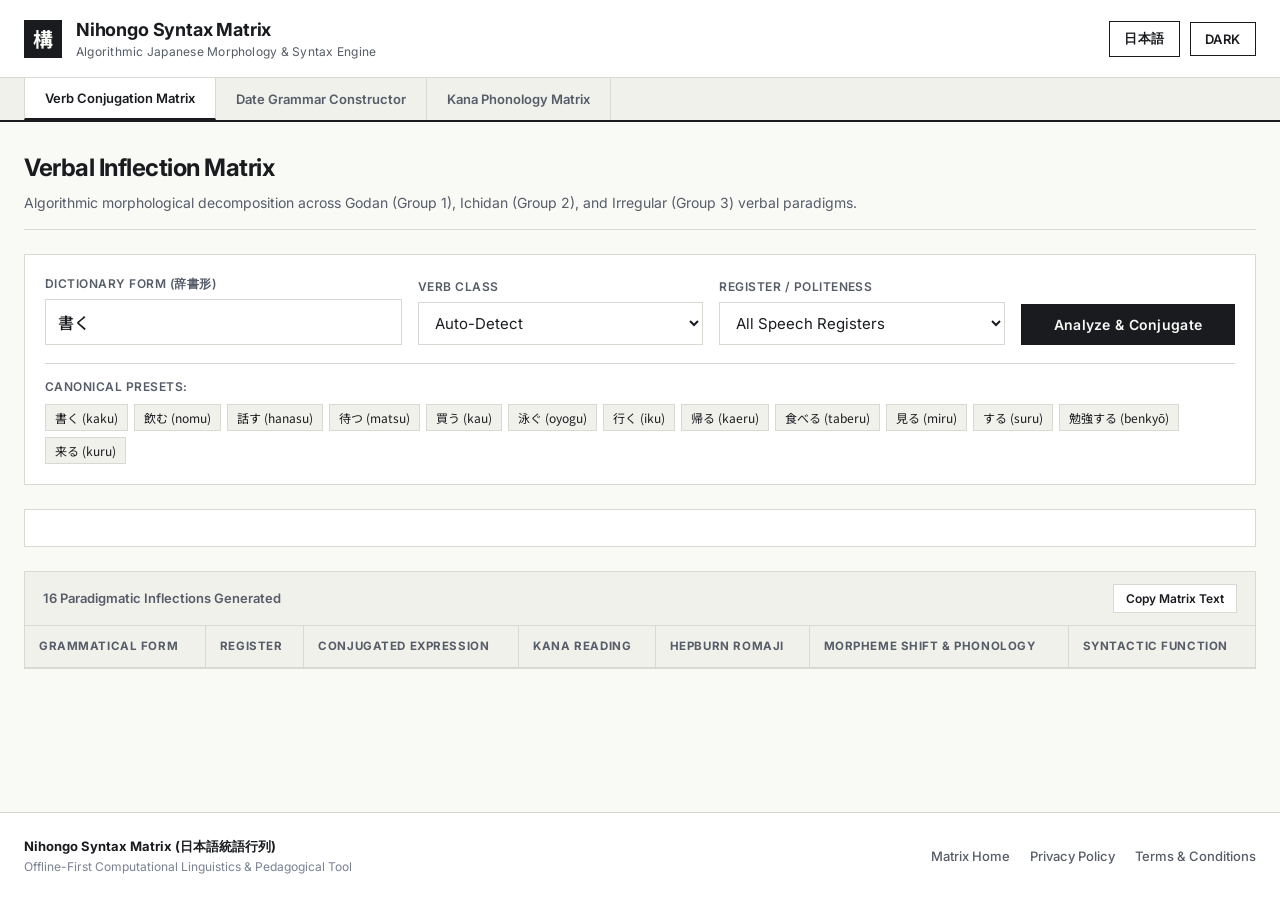
==== index.html @ 92b3a344 "feat: implement rectilinear CSS grid and base UI shell" ====
<!DOCTYPE html>
<html lang="en" data-theme="light">
<head>
  <meta charset="UTF-8">
  <meta name="viewport" content="width=device-width, initial-scale=1.0">
  <meta name="description" content="Nihongo Syntax Matrix: An offline-first algorithmic Japanese verb conjugator, morphological analyzer, and date grammar system.">
  <title>Nihongo Syntax Matrix | 日本語統語行列</title>
  <link rel="icon" type="image/svg+xml" href="data:image/svg+xml,%3Csvg xmlns='http://www.w3.org/2000/svg' viewBox='0 0 32 32'%3E%3Crect width='32' height='32' fill='%23191B1F'/%3E%3Ctext x='16' y='23' font-family='Noto Sans JP, sans-serif' font-size='18' font-weight='700' fill='%23F9F9F6' text-anchor='middle'%3E構%3C/text%3E%3C/svg%3E">
  <link rel="preconnect" href="https://fonts.googleapis.com">
  <link rel="preconnect" href="https://fonts.gstatic.com" crossorigin>
  <link href="https://fonts.googleapis.com/css2?family=Inter:wght@400;500;600;700&family=Noto+Sans+JP:wght@400;500;700&display=swap" rel="stylesheet">
  <link rel="stylesheet" href="style.css">
</head>
<body>
  <header class="app-header">
    <div class="header-inner">
      <div class="brand">
        <span class="brand-glyph">構</span>
        <div class="brand-text">
          <h1 class="brand-title" data-i18n="app_title">Nihongo Syntax Matrix</h1>
          <span class="brand-subtitle" data-i18n="app_subtitle">Algorithmic Japanese Morphology &amp; Syntax Engine</span>
        </div>
      </div>
      <nav class="nav-controls">
        <button id="lang-toggle" class="lang-toggle" type="button" aria-label="Toggle language">日本語</button>
        <button id="theme-toggle" class="theme-toggle" type="button" aria-label="Toggle theme">DARK</button>
      </nav>
    </div>
    <div class="sub-nav">
      <div class="tab-list" role="tablist">
        <button class="tab-btn active" data-tab="verb" role="tab" aria-selected="true" data-i18n="tab_verbs">Verb Conjugation Matrix</button>
        <button class="tab-btn" data-tab="date" role="tab" aria-selected="false" data-i18n="tab_dates">Date Grammar Constructor</button>
        <button class="tab-btn" data-tab="kana" role="tab" aria-selected="false" data-i18n="tab_kana">Kana Phonology Matrix</button>
      </div>
    </div>
  </header>

  <main class="app-main">
    <!-- Verb Conjugation Matrix Section -->
    <section id="section-verb" class="view-panel active" role="tabpanel">
      <div class="panel-header">
        <div class="panel-heading">
          <h2 data-i18n="verb_heading">Verbal Inflection Matrix</h2>
          <p class="panel-desc" data-i18n="verb_desc">Algorithmic morphological decomposition across Godan (Group 1), Ichidan (Group 2), and Irregular (Group 3) verbal paradigms.</p>
        </div>
      </div>

      <div class="control-box">
        <form id="verb-form" class="verb-form" onsubmit="return false;">
          <div class="form-group verb-field">
            <label for="verb-input" data-i18n="label_verb_input">Dictionary Form (辞書形)</label>
            <input type="text" id="verb-input" class="verb-input" placeholder="e.g., 書く, 食べる, 行く, くる..." value="書く" autocomplete="off" spellcheck="false">
          </div>

          <div class="form-group group-field">
            <label for="group-select" data-i18n="label_group_select">Verb Class</label>
            <select id="group-select" class="group-select">
              <option value="auto" data-i18n="opt_auto">Auto-Detect</option>
              <option value="godan" data-i18n="opt_godan">Group 1: Godan (五段動詞)</option>
              <option value="ichidan" data-i18n="opt_ichidan">Group 2: Ichidan (一段動詞)</option>
              <option value="irregular-suru" data-i18n="opt_suru">Group 3: Irregular する (サ変動詞)</option>
              <option value="irregular-kuru" data-i18n="opt_kuru">Group 3: Irregular くる (カ変動詞)</option>
            </select>
          </div>

          <div class="form-group filter-field">
            <label for="filter-select" data-i18n="label_filter_select">Register / Politeness</label>
            <select id="filter-select" class="filter-select">
              <option value="all" data-i18n="opt_filter_all">All Speech Registers</option>
              <option value="plain" data-i18n="opt_filter_plain">Plain Form (常体 / だ・である)</option>
              <option value="polite" data-i18n="opt_filter_polite">Polite Form (敬体 / です・ます)</option>
            </select>
          </div>

          <div class="form-group action-field">
            <label>&nbsp;</label>
            <button id="conjugate-btn" class="conjugate-btn" type="button" data-i18n="btn_conjugate">Analyze &amp; Conjugate</button>
          </div>
        </form>

        <div class="preset-row">
          <span class="preset-label" data-i18n="preset_label">Canonical Presets:</span>
          <div class="preset-buttons">
            <button class="preset-btn" type="button" data-verb="書く" data-group="godan">書く (kaku)</button>
            <button class="preset-btn" type="button" data-verb="飲む" data-group="godan">飲む (nomu)</button>
            <button class="preset-btn" type="button" data-verb="話す" data-group="godan">話す (hanasu)</button>
            <button class="preset-btn" type="button" data-verb="待つ" data-group="godan">待つ (matsu)</button>
            <button class="preset-btn" type="button" data-verb="買う" data-group="godan">買う (kau)</button>
            <button class="preset-btn" type="button" data-verb="泳ぐ" data-group="godan">泳ぐ (oyogu)</button>
            <button class="preset-btn" type="button" data-verb="行く" data-group="godan">行く (iku)</button>
            <button class="preset-btn" type="button" data-verb="帰る" data-group="godan">帰る (kaeru)</button>
            <button class="preset-btn" type="button" data-verb="食べる" data-group="ichidan">食べる (taberu)</button>
            <button class="preset-btn" type="button" data-verb="見る" data-group="ichidan">見る (miru)</button>
            <button class="preset-btn" type="button" data-verb="する" data-group="irregular-suru">する (suru)</button>
            <button class="preset-btn" type="button" data-verb="勉強する" data-group="irregular-suru">勉強する (benkyō)</button>
            <button class="preset-btn" type="button" data-verb="来る" data-group="irregular-kuru">来る (kuru)</button>
          </div>
        </div>
      </div>

      <!-- Morphological Metadata Summary Card -->
      <div id="verb-summary" class="summary-card">
        <!-- Rendered dynamically via JS -->
      </div>

      <!-- Conjugation Matrix Output Grid -->
      <div class="matrix-wrapper">
        <div class="matrix-toolbar">
          <span class="matrix-status" id="matrix-count">16 Paradigmatic Inflections Generated</span>
          <button id="copy-matrix-btn" class="util-btn" type="button" data-i18n="btn_copy_matrix">Copy Matrix Text</button>
        </div>
        <div class="matrix-table-container">
          <table class="matrix-table" id="matrix-table">
            <thead>
              <tr>
                <th data-i18n="th_form">Grammatical Form</th>
                <th data-i18n="th_register">Register</th>
                <th data-i18n="th_conjugated">Conjugated Expression</th>
                <th data-i18n="th_reading">Kana Reading</th>
                <th data-i18n="th_romaji">Hepburn Romaji</th>
                <th data-i18n="th_morpheme">Morpheme Shift &amp; Phonology</th>
                <th data-i18n="th_syntax">Syntactic Function</th>
              </tr>
            </thead>
            <tbody id="matrix-body">
              <!-- Dynamically populated rows -->
            </tbody>
          </table>
        </div>
      </div>
    </section>

    <!-- Date Grammar Constructor Section -->
    <section id="section-date" class="view-panel" role="tabpanel">
      <div class="panel-header">
        <div class="panel-heading">
          <h2 data-i18n="date_heading">Calendar &amp; Temporal Syntax Constructor</h2>
          <p class="panel-desc" data-i18n="date_desc">Structural composition of Japanese date syntax (Year, Month, Day, Weekday), phonological mutations (音便), and particle assignment rules.</p>
        </div>
      </div>

      <div class="control-box">
        <div class="date-controls-grid">
          <div class="form-group">
            <label for="date-picker-input" data-i18n="label_date_picker">Interactive Date Selector</label>
            <input type="date" id="date-picker-input" class="date-picker-input">
          </div>
          <div class="form-group">
            <label for="year-select" data-i18n="label_year_input">Year (西暦年)</label>
            <input type="number" id="year-select" class="year-select" min="1868" max="2100" value="2026">
          </div>
          <div class="form-group">
            <label for="month-select" data-i18n="label_month_input">Month (月)</label>
            <select id="month-select" class="month-select"></select>
          </div>
          <div class="form-group">
            <label for="day-select" data-i18n="label_day_input">Day (日)</label>
            <select id="day-select" class="day-select"></select>
          </div>
          <div class="form-group action-field">
            <label>&nbsp;</label>
            <button id="set-today-btn" class="conjugate-btn" type="button" data-i18n="btn_today">Set to Today</button>
          </div>
        </div>
      </div>

      <!-- Date Syntax Overview Cards -->
      <div class="date-display-grid">
        <div class="date-card primary-card">
          <span class="card-caption" data-i18n="caption_standard_date">Standard Written Format (年月日)</span>
          <div class="date-kanji-large" id="date-kanji-display">2026年10月17日 (土)</div>
          <div class="date-era-line" id="date-era-display">令和8年10月17日 (土曜日)</div>
          <div class="date-kana-line" id="date-kana-display">にせんにじゅうろくねん じゅうがつ じゅうしちにち (どようび)</div>
          <div class="date-romaji-line" id="date-romaji-display">nisen nijūroku-nen jū-gatsu jūshichi-nichi (doyōbi)</div>
        </div>

        <div class="date-card breakdown-card">
          <span class="card-caption" data-i18n="caption_phonology_breakdown">Component Phonological Breakdown</span>
          <div class="breakdown-grid" id="date-breakdown-grid">
            <!-- Dynamically populated components -->
          </div>
        </div>
      </div>

      <!-- Syntactic Rules & Particle Mechanics -->
      <div class="rules-container">
        <h3 class="rules-heading" data-i18n="heading_particle_rules">Syntactic Constraints &amp; Particle Mechanics</h3>
        <div class="rules-grid">
          <div class="rule-box">
            <div class="rule-badge" data-i18n="rule_badge_ni">Temporal Marker に (ni)</div>
            <h4 data-i18n="rule_ni_title">Absolute vs Relative Time Rule</h4>
            <p data-i18n="rule_ni_body">The case particle <strong>に (ni)</strong> marks an absolute, mathematically defined temporal point on the calendar. Conversely, relative temporal nouns (今日, 明日, 来週, 去年) strictly reject に.</p>
            <div class="rule-examples">
              <div class="example-item correct">
                <span class="status-marker">✓</span>
                <span class="example-text" id="sample-ni-valid">2026年10月17日<strong>に</strong>会議があります。</span>
                <span class="example-sub" data-i18n="sub_ni_valid">Grammatically required: Fixed calendar coordinate</span>
              </div>
              <div class="example-item incorrect">
                <span class="status-marker">✕</span>
                <span class="example-text">明日<strong>に</strong>会議があります。 (Unnatural)</span>
                <span class="example-sub" data-i18n="sub_ni_invalid">Syntax violation: Relative deictic noun blocks particle に</span>
              </div>
            </div>
          </div>

          <div class="rule-box">
            <div class="rule-badge" data-i18n="rule_badge_range">Span Markers から / まで</div>
            <h4 data-i18n="rule_range_title">Temporal Boundaries (Source &amp; Goal)</h4>
            <p data-i18n="rule_range_body">The postpositional particles <strong>から (kara)</strong> and <strong>まで (made)</strong> define the initial boundary (ablatival) and terminating boundary (terminative) of an interval.</p>
            <div class="rule-examples">
              <div class="example-item correct">
                <span class="status-marker">✓</span>
                <span class="example-text" id="sample-range">10月10日<strong>から</strong>10月17日<strong>まで</strong>研修を行います。</span>
                <span class="example-sub" data-i18n="sub_range_desc">Bounded interval: From the 10th until the 17th</span>
              </div>
            </div>
          </div>

          <div class="rule-box">
            <div class="rule-badge" data-i18n="rule_badge_counter">Calendar Date vs. Duration Counter</div>
            <h4 data-i18n="rule_counter_title">Point vs Interval Counter Morphology</h4>
            <p data-i18n="rule_counter_body">A calendar date identifies a precise location on the calendar, whereas duration expressions append the counter interval suffix <strong>間 (kan)</strong>.</p>
            <div class="rule-examples">
              <div class="example-item neutral">
                <span class="status-marker">・</span>
                <span class="example-text"><strong>1日</strong> (ついたち / tsuitachi) = 1st day of the month</span>
                <span class="example-sub" data-i18n="sub_counter_point">Point on calendar: Archaic 'tsukitachi' (moon rise)</span>
              </div>
              <div class="example-item neutral">
                <span class="status-marker">・</span>
                <span class="example-text"><strong>1日間</strong> (いちにちかん / ichinichikan) = For one day</span>
                <span class="example-sub" data-i18n="sub_counter_duration">Temporal duration: Sino-Japanese reading + 間 suffix</span>
              </div>
            </div>
          </div>
        </div>

        <!-- Interactive Sentence Synthesizer -->
        <div class="synthesizer-card">
          <div class="synthesizer-header">
            <h4 data-i18n="synthesizer_title">Contextual Sentence Synthesizer</h4>
            <p data-i18n="synthesizer_desc">Generate authentic Japanese sentences integrating the selected date with correct particle case frames.</p>
          </div>
          <div class="synthesizer-controls">
            <label for="predicate-select" data-i18n="label_predicate">Predicate Frame</label>
            <select id="predicate-select" class="predicate-select">
              <option value="meeting" data-i18n="pred_meeting">Point in Time: 会議があります (There is a meeting)</option>
              <option value="travel" data-i18n="pred_travel">Arrival Point: 日本へ行きます (I will go to Japan)</option>
              <option value="exam" data-i18n="pred_exam">Starting Point: 試験が始まります (The exam begins)</option>
              <option value="duration" data-i18n="pred_duration">Duration: 滞在します (I will stay)</option>
              <option value="deadline" data-i18n="pred_deadline">Deadline: レポートを提出します (I will submit the report)</option>
            </select>
          </div>
          <div class="synthesizer-output">
            <div class="synth-sentence" id="synth-sentence-ja">2026年10月17日に会議があります。</div>
            <div class="synth-reading" id="synth-sentence-kana">にせんにじゅうろくねん じゅうがつ じゅうしちにち に かいぎ が あります。</div>
            <div class="synth-gloss" id="synth-sentence-gloss">There is a meeting on October 17, 2026.</div>
          </div>
        </div>
      </div>
    </section>

    <!-- Kana Phonology Matrix Section -->
    <section id="section-kana" class="view-panel" role="tabpanel">
      <div class="panel-header">
        <div class="panel-heading">
          <h2 data-i18n="kana_heading">Gojūon Phonology Matrix &amp; Verb Dan Association</h2>
          <p class="panel-desc" data-i18n="kana_desc">The classical Japanese phonetic grid (五十音図) mapping the five vowel grades (段: a, i, u, e, o) to Godan verbal stem transformations.</p>
        </div>
      </div>

      <div class="kana-layout-grid">
        <div class="kana-explanation-card">
          <h3 data-i18n="kana_explain_title">Structural Connection to Godan Inflection</h3>
          <p data-i18n="kana_explain_p1">In Japanese grammatical pedagogy, <strong>Godan (五段)</strong> literally translates to <em>"five grades"</em> or <em>"five steps"</em>. A Group 1 verb shifts its base consonant across all five vowel rows of the syllabary:</p>
          <ul class="dan-list">
            <li data-i18n="dan_a"><strong>あ段 (a-grade):</strong> Irrealis stem (未然形) used for negative <em>-nai</em>, passive <em>-reru</em>, and causative <em>-seru</em>. (Note: Endings in <em>-u</em> shift to <em>-wa</em>).</li>
            <li data-i18n="dan_i"><strong>い段 (i-grade):</strong> Continuative stem (連用形) used for polite <em>-masu</em>, compound verbs, and noun conversion.</li>
            <li data-i18n="dan_u"><strong>う段 (u-grade):</strong> Terminal / Attributive form (終止形 / 連体形), the standard citation or dictionary form.</li>
            <li data-i18n="dan_e"><strong>え段 (e-grade):</strong> Imperative (命令形) and Hypothetical stem (仮定形) for conditional <em>-ba</em> and potential verbs.</li>
            <li data-i18n="dan_o"><strong>お段 (o-grade):</strong> Volitional stem (意向形) combined with <em>-u</em> (e.g., 書く → 書こう / kakō).</li>
          </ul>
        </div>

        <div class="kana-matrix-card">
          <div class="kana-toolbar">
            <div class="kana-toggle-group">
              <button class="kana-mode-btn active" data-script="hiragana" type="button">平仮名 (Hiragana)</button>
              <button class="kana-mode-btn" data-script="katakana" type="button">片仮名 (Katakana)</button>
            </div>
            <span class="kana-legend" data-i18n="kana_legend">5 Vowel Grades (段) × 10 Consonant Rows (行)</span>
          </div>
          <div class="kana-grid-container" id="kana-grid-container">
            <!-- Dynamically populated 5x10 Gojuon matrix -->
          </div>
        </div>
      </div>
    </section>
  </main>

  <footer class="app-footer">
    <div class="footer-inner">
      <div class="footer-left">
        <span class="footer-title">Nihongo Syntax Matrix (日本語統語行列)</span>
        <span class="footer-sub" data-i18n="footer_sub">Offline-First Computational Linguistics &amp; Pedagogical Tool</span>
      </div>
      <div class="footer-links">
        <a href="index.html" class="footer-link" data-i18n="link_home">Matrix Home</a>
        <a href="privacy.html" class="footer-link" data-i18n="link_privacy">Privacy Policy</a>
        <a href="terms.html" class="footer-link" data-i18n="link_terms">Terms &amp; Conditions</a>
      </div>
    </div>
  </footer>

  <script src="script.js"></script>
</body>
</html>
---- style.css ----
:root {
  --bg: #F9F9F6;
  --surface: #FFFFFF;
  --surface-alt: #F1F1EB;
  --border: #D8D9D2;
  --border-strong: #191B1F;
  --text: #191B1F;
  --text-secondary: #565C68;
  --text-muted: #7A8190;
  --accent: #191B1F;
  --accent-contrast: #F9F9F6;
  --accent-hover: #333842;
  --cell-hover: #ECECE5;
  --tag-bg: #EAEAE2;
  --code-bg: #EDEDE6;
  --success: #1E5C38;
  --error: #8C2424;
  --font-base: 'Inter', -apple-system, BlinkMacSystemFont, 'Segoe UI', Roboto, Helvetica, Arial, sans-serif;
  --font-jp: 'Noto Sans JP', 'Hiragino Kaku Gothic ProN', 'BIZ UDPGothic', 'Meiryo', sans-serif;
  --font-mono: 'SFMono-Regular', Consolas, 'Liberation Mono', Menlo, monospace;
}

[data-theme="dark"] {
  --bg: #141619;
  --surface: #1B1E23;
  --surface-alt: #22262D;
  --border: #2D333E;
  --border-strong: #E2E4E9;
  --text: #E5E7EB;
  --text-secondary: #9DA3AE;
  --text-muted: #6B7280;
  --accent: #E5E7EB;
  --accent-contrast: #141619;
  --accent-hover: #CCCCCC;
  --cell-hover: #262B34;
  --tag-bg: #272C36;
  --code-bg: #1E2229;
  --success: #48BB78;
  --error: #F56565;
}

* {
  box-sizing: border-box;
  margin: 0;
  padding: 0;
  border-radius: 0 !important;
}

body {
  background-color: var(--bg);
  color: var(--text);
  font-family: var(--font-base);
  font-size: 15px;
  line-height: 1.5;
  min-height: 100vh;
  display: flex;
  flex-direction: column;
  -webkit-font-smoothing: antialiased;
  -moz-osx-font-smoothing: grayscale;
}

/* Header & Top Navigation */
.app-header {
  border-bottom: 2px solid var(--border-strong);
  background-color: var(--surface);
  position: sticky;
  top: 0;
  z-index: 100;
}

.header-inner {
  max-width: 1360px;
  margin: 0 auto;
  padding: 16px 24px;
  display: flex;
  justify-content: space-between;
  align-items: center;
  gap: 16px;
}

.brand {
  display: flex;
  align-items: center;
  gap: 14px;
}

.brand-glyph {
  display: inline-flex;
  align-items: center;
  justify-content: center;
  width: 38px;
  height: 38px;
  background-color: var(--accent);
  color: var(--accent-contrast);
  font-family: var(--font-jp);
  font-size: 20px;
  font-weight: 700;
  line-height: 1;
}

.brand-title {
  font-size: 18px;
  font-weight: 700;
  letter-spacing: -0.01em;
  color: var(--text);
}

.brand-subtitle {
  display: block;
  font-size: 12px;
  color: var(--text-secondary);
  font-weight: 400;
  letter-spacing: 0.02em;
}

.nav-controls {
  display: flex;
  align-items: center;
  gap: 10px;
}

.lang-toggle,
.theme-toggle {
  background-color: transparent;
  color: var(--text);
  border: 1px solid var(--border-strong);
  padding: 8px 14px;
  font-size: 13px;
  font-weight: 600;
  cursor: pointer;
  letter-spacing: 0.04em;
  font-family: inherit;
  transition: background-color 0.15s ease, color 0.15s ease;
}

.lang-toggle:hover,
.theme-toggle:hover {
  background-color: var(--accent);
  color: var(--accent-contrast);
}

.sub-nav {
  border-top: 1px solid var(--border);
  background-color: var(--surface-alt);
}

.tab-list {
  max-width: 1360px;
  margin: 0 auto;
  padding: 0 24px;
  display: flex;
  overflow-x: auto;
}

.tab-btn {
  background-color: transparent;
  color: var(--text-secondary);
  border: none;
  border-right: 1px solid var(--border);
  padding: 12px 20px;
  font-size: 13px;
  font-weight: 600;
  cursor: pointer;
  white-space: nowrap;
  font-family: inherit;
  transition: background-color 0.15s ease, color 0.15s ease;
}

.tab-btn:first-child {
  border-left: 1px solid var(--border);
}

.tab-btn:hover {
  background-color: var(--surface);
  color: var(--text);
}

.tab-btn.active {
  background-color: var(--surface);
  color: var(--text);
  border-bottom: 2px solid var(--border-strong);
}

/* Main Container */
.app-main {
  flex: 1;
  max-width: 1360px;
  width: 100%;
  margin: 0 auto;
  padding: 28px 24px 48px;
}

.view-panel {
  display: none;
}

.view-panel.active {
  display: block;
}

.panel-header {
  margin-bottom: 24px;
  border-bottom: 1px solid var(--border);
  padding-bottom: 16px;
}

.panel-heading h2 {
  font-size: 24px;
  font-weight: 700;
  letter-spacing: -0.02em;
  margin-bottom: 6px;
}

.panel-desc {
  font-size: 14px;
  color: var(--text-secondary);
  max-width: 900px;
}

/* Form Controls & Inputs */
.control-box {
  background-color: var(--surface);
  border: 1px solid var(--border);
  padding: 20px;
  margin-bottom: 24px;
}

.verb-form {
  display: grid;
  grid-template-columns: 2fr 1.6fr 1.6fr 1.2fr;
  gap: 16px;
  align-items: flex-end;
}

.form-group {
  display: flex;
  flex-direction: column;
  gap: 6px;
}

.form-group label {
  font-size: 12px;
  font-weight: 600;
  color: var(--text-secondary);
  text-transform: uppercase;
  letter-spacing: 0.04em;
}

.verb-input,
.group-select,
.filter-select,
.date-picker-input,
.year-select,
.month-select,
.day-select,
.predicate-select {
  width: 100%;
  background-color: var(--surface);
  color: var(--text);
  border: 1px solid var(--border);
  padding: 10px 12px;
  font-size: 15px;
  font-family: inherit;
  outline: none;
  transition: border-color 0.15s ease;
}

.verb-input {
  font-family: var(--font-jp);
  font-size: 16px;
  font-weight: 500;
}

.verb-input:focus,
.group-select:focus,
.filter-select:focus,
.date-picker-input:focus,
.year-select:focus,
.month-select:focus,
.day-select:focus,
.predicate-select:focus {
  border-color: var(--border-strong);
}

.conjugate-btn {
  background-color: var(--accent);
  color: var(--accent-contrast);
  border: 1px solid var(--border-strong);
  padding: 11px 16px;
  font-size: 14px;
  font-weight: 600;
  cursor: pointer;
  width: 100%;
  letter-spacing: 0.02em;
  font-family: inherit;
  transition: background-color 0.15s ease, opacity 0.15s ease;
}

.conjugate-btn:hover {
  background-color: var(--accent-hover);
}

/* Preset Buttons */
.preset-row {
  margin-top: 18px;
  padding-top: 14px;
  border-top: 1px solid var(--border);
  display: flex;
  flex-wrap: wrap;
  align-items: center;
  gap: 8px;
}

.preset-label {
  font-size: 12px;
  font-weight: 600;
  color: var(--text-secondary);
  text-transform: uppercase;
  letter-spacing: 0.04em;
  margin-right: 6px;
}

.preset-buttons {
  display: flex;
  flex-wrap: wrap;
  gap: 6px;
}

.preset-btn {
  background-color: var(--surface-alt);
  color: var(--text);
  border: 1px solid var(--border);
  padding: 4px 9px;
  font-size: 12px;
  font-family: var(--font-jp);
  cursor: pointer;
  transition: background-color 0.12s ease, border-color 0.12s ease;
}

.preset-btn:hover {
  background-color: var(--tag-bg);
  border-color: var(--border-strong);
}

/* Morphological Summary Card */
.summary-card {
  background-color: var(--surface);
  border: 1px solid var(--border);
  padding: 18px 20px;
  margin-bottom: 24px;
  display: grid;
  grid-template-columns: repeat(auto-fit, minmax(180px, 1fr));
  gap: 16px;
  align-items: center;
}

.summary-item {
  display: flex;
  flex-direction: column;
  gap: 3px;
}

.summary-label {
  font-size: 11px;
  font-weight: 600;
  color: var(--text-muted);
  text-transform: uppercase;
  letter-spacing: 0.04em;
}

.summary-value {
  font-size: 16px;
  font-weight: 700;
  color: var(--text);
  font-family: var(--font-jp);
}

.summary-value.meta-text {
  font-family: var(--font-base);
  font-size: 14px;
}

.summary-tag {
  display: inline-block;
  padding: 2px 7px;
  background-color: var(--tag-bg);
  border: 1px solid var(--border);
  font-size: 12px;
  font-weight: 600;
  width: fit-content;
}

/* Matrix Table */
.matrix-wrapper {
  background-color: var(--surface);
  border: 1px solid var(--border);
}

.matrix-toolbar {
  padding: 12px 18px;
  border-bottom: 1px solid var(--border);
  display: flex;
  justify-content: space-between;
  align-items: center;
  background-color: var(--surface-alt);
}

.matrix-status {
  font-size: 13px;
  font-weight: 600;
  color: var(--text-secondary);
}

.util-btn {
  background-color: var(--surface);
  color: var(--text);
  border: 1px solid var(--border);
  padding: 6px 12px;
  font-size: 12px;
  font-weight: 600;
  cursor: pointer;
  font-family: inherit;
  transition: background-color 0.15s ease, border-color 0.15s ease;
}

.util-btn:hover {
  background-color: var(--accent);
  color: var(--accent-contrast);
  border-color: var(--border-strong);
}

.matrix-table-container {
  overflow-x: auto;
}

.matrix-table {
  width: 100%;
  border-collapse: collapse;
  text-align: left;
  font-size: 13.5px;
}

.matrix-table th {
  background-color: var(--surface-alt);
  color: var(--text-secondary);
  font-size: 11.5px;
  font-weight: 700;
  text-transform: uppercase;
  letter-spacing: 0.05em;
  padding: 12px 14px;
  border-bottom: 1px solid var(--border);
  border-right: 1px solid var(--border);
  white-space: nowrap;
}

.matrix-table th:last-child {
  border-right: none;
}

.matrix-table td {
  padding: 12px 14px;
  border-bottom: 1px solid var(--border);
  border-right: 1px solid var(--border);
  vertical-align: middle;
}

.matrix-table td:last-child {
  border-right: none;
}

.matrix-table tr:last-child td {
  border-bottom: none;
}

.matrix-table tr:hover td {
  background-color: var(--cell-hover);
}

.form-cell {
  font-weight: 600;
  color: var(--text);
}

.form-cell small {
  display: block;
  font-size: 11px;
  color: var(--text-muted);
  font-weight: 400;
}

.register-badge {
  display: inline-block;
  font-size: 11px;
  font-weight: 600;
  padding: 2px 6px;
  border: 1px solid var(--border);
  background-color: var(--tag-bg);
  white-space: nowrap;
}

.register-badge.polite {
  border-color: var(--border-strong);
}

.conjugated-cell {
  font-family: var(--font-jp);
  font-size: 16px;
  font-weight: 700;
  color: var(--text);
  white-space: nowrap;
}

.conjugated-stem {
  color: var(--text);
}

.conjugated-suffix {
  color: var(--text-secondary);
  text-decoration: underline;
  text-underline-offset: 3px;
}

.reading-cell {
  font-family: var(--font-jp);
  font-size: 14px;
  color: var(--text-secondary);
}

.romaji-cell {
  font-family: var(--font-mono);
  font-size: 12.5px;
  color: var(--text-secondary);
}

.morpheme-cell {
  font-family: var(--font-mono);
  font-size: 12px;
  background-color: var(--code-bg);
  padding: 3px 6px;
  display: inline-block;
}

.syntax-cell {
  font-size: 12.5px;
  color: var(--text-secondary);
  max-width: 320px;
}

/* Date Grammar View */
.date-controls-grid {
  display: grid;
  grid-template-columns: 2fr 1fr 1.2fr 1.2fr 1fr;
  gap: 16px;
  align-items: flex-end;
}

.date-display-grid {
  display: grid;
  grid-template-columns: 1.4fr 1fr;
  gap: 24px;
  margin-bottom: 28px;
}

.date-card {
  background-color: var(--surface);
  border: 1px solid var(--border);
  padding: 24px;
}

.card-caption {
  display: block;
  font-size: 11px;
  font-weight: 700;
  color: var(--text-muted);
  text-transform: uppercase;
  letter-spacing: 0.05em;
  margin-bottom: 12px;
}

.date-kanji-large {
  font-family: var(--font-jp);
  font-size: 32px;
  font-weight: 700;
  letter-spacing: 0.02em;
  margin-bottom: 8px;
  line-height: 1.2;
}

.date-era-line {
  font-family: var(--font-jp);
  font-size: 18px;
  font-weight: 600;
  color: var(--text-secondary);
  margin-bottom: 10px;
}

.date-kana-line {
  font-family: var(--font-jp);
  font-size: 15px;
  color: var(--text-secondary);
  margin-bottom: 6px;
}

.date-romaji-line {
  font-family: var(--font-mono);
  font-size: 13.5px;
  color: var(--text-muted);
}

.breakdown-grid {
  display: grid;
  grid-template-columns: repeat(2, 1fr);
  gap: 12px;
}

.breakdown-item {
  border: 1px solid var(--border);
  padding: 10px 12px;
  background-color: var(--surface-alt);
}

.breakdown-label {
  font-size: 11px;
  font-weight: 700;
  color: var(--text-muted);
  text-transform: uppercase;
  margin-bottom: 4px;
}

.breakdown-kanji {
  font-family: var(--font-jp);
  font-size: 16px;
  font-weight: 700;
}

.breakdown-kana {
  font-family: var(--font-jp);
  font-size: 13px;
  color: var(--text-secondary);
}

.breakdown-tag {
  display: inline-block;
  font-size: 10.5px;
  font-weight: 600;
  padding: 1px 5px;
  margin-top: 4px;
  border: 1px solid var(--border);
}

.breakdown-tag.irregular {
  background-color: var(--tag-bg);
  border-color: var(--border-strong);
  font-weight: 700;
}

/* Syntactic Rules Box */
.rules-container {
  margin-top: 8px;
}

.rules-heading {
  font-size: 18px;
  font-weight: 700;
  margin-bottom: 16px;
  letter-spacing: -0.01em;
}

.rules-grid {
  display: grid;
  grid-template-columns: repeat(3, 1fr);
  gap: 16px;
  margin-bottom: 24px;
}

.rule-box {
  background-color: var(--surface);
  border: 1px solid var(--border);
  padding: 18px;
  display: flex;
  flex-direction: column;
  gap: 10px;
}

.rule-badge {
  font-size: 11px;
  font-weight: 700;
  text-transform: uppercase;
  letter-spacing: 0.05em;
  padding: 3px 8px;
  background-color: var(--accent);
  color: var(--accent-contrast);
  width: fit-content;
}

.rule-box h4 {
  font-size: 15px;
  font-weight: 700;
}

.rule-box p {
  font-size: 13px;
  color: var(--text-secondary);
  line-height: 1.45;
}

.rule-examples {
  margin-top: auto;
  display: flex;
  flex-direction: column;
  gap: 8px;
}

.example-item {
  border: 1px solid var(--border);
  padding: 8px 10px;
  background-color: var(--surface-alt);
  font-size: 12.5px;
}

.example-item.correct {
  border-left: 3px solid var(--success);
}

.example-item.incorrect {
  border-left: 3px solid var(--error);
}

.example-item.neutral {
  border-left: 3px solid var(--border-strong);
}

.status-marker {
  font-weight: 700;
  margin-right: 6px;
}

.example-item.correct .status-marker {
  color: var(--success);
}

.example-item.incorrect .status-marker {
  color: var(--error);
}

.example-text {
  font-family: var(--font-jp);
  display: block;
}

.example-sub {
  display: block;
  font-size: 11px;
  color: var(--text-muted);
  margin-top: 3px;
}

/* Synthesizer Card */
.synthesizer-card {
  background-color: var(--surface);
  border: 1px solid var(--border);
  padding: 22px;
}

.synthesizer-header h4 {
  font-size: 16px;
  font-weight: 700;
  margin-bottom: 4px;
}

.synthesizer-header p {
  font-size: 13px;
  color: var(--text-secondary);
  margin-bottom: 16px;
}

.synthesizer-controls {
  margin-bottom: 16px;
  max-width: 480px;
}

.synthesizer-controls label {
  display: block;
  font-size: 11.5px;
  font-weight: 700;
  text-transform: uppercase;
  color: var(--text-secondary);
  margin-bottom: 6px;
}

.synthesizer-output {
  border: 1px solid var(--border);
  padding: 16px;
  background-color: var(--surface-alt);
}

.synth-sentence {
  font-family: var(--font-jp);
  font-size: 20px;
  font-weight: 700;
  color: var(--text);
  margin-bottom: 6px;
}

.synth-reading {
  font-family: var(--font-jp);
  font-size: 14px;
  color: var(--text-secondary);
  margin-bottom: 6px;
}

.synth-gloss {
  font-size: 13.5px;
  color: var(--text-muted);
  font-style: italic;
}

/* Kana Phonology Section */
.kana-layout-grid {
  display: grid;
  grid-template-columns: 360px 1fr;
  gap: 24px;
}

.kana-explanation-card {
  background-color: var(--surface);
  border: 1px solid var(--border);
  padding: 22px;
}

.kana-explanation-card h3 {
  font-size: 16px;
  font-weight: 700;
  margin-bottom: 12px;
}

.kana-explanation-card p {
  font-size: 13px;
  color: var(--text-secondary);
  margin-bottom: 16px;
  line-height: 1.5;
}

.dan-list {
  list-style: none;
  display: flex;
  flex-direction: column;
  gap: 12px;
}

.dan-list li {
  font-size: 12.5px;
  color: var(--text);
  padding: 8px 10px;
  background-color: var(--surface-alt);
  border-left: 3px solid var(--border-strong);
  line-height: 1.45;
}

.kana-matrix-card {
  background-color: var(--surface);
  border: 1px solid var(--border);
  padding: 20px;
}

.kana-toolbar {
  display: flex;
  justify-content: space-between;
  align-items: center;
  margin-bottom: 18px;
  padding-bottom: 14px;
  border-bottom: 1px solid var(--border);
}

.kana-toggle-group {
  display: flex;
  gap: 0;
}

.kana-mode-btn {
  background-color: transparent;
  color: var(--text);
  border: 1px solid var(--border);
  padding: 6px 14px;
  font-size: 12.5px;
  font-weight: 600;
  cursor: pointer;
  font-family: inherit;
}

.kana-mode-btn:first-child {
  border-right: none;
}

.kana-mode-btn.active {
  background-color: var(--accent);
  color: var(--accent-contrast);
  border-color: var(--accent);
}

.kana-legend {
  font-size: 12px;
  color: var(--text-muted);
}

.kana-grid-container {
  display: grid;
  grid-template-columns: repeat(6, 1fr);
  gap: 6px;
}

.kana-cell {
  border: 1px solid var(--border);
  background-color: var(--surface-alt);
  padding: 10px 4px;
  text-align: center;
  transition: background-color 0.12s ease;
}

.kana-cell:hover {
  background-color: var(--cell-hover);
}

.kana-cell.header-cell {
  background-color: var(--accent);
  color: var(--accent-contrast);
  border-color: var(--accent);
  font-weight: 700;
  font-size: 12px;
  padding: 8px 4px;
}

.kana-cell.row-header {
  background-color: var(--tag-bg);
  font-weight: 700;
  font-size: 12px;
  color: var(--text-secondary);
}

.kana-cell.empty {
  background-color: transparent;
  border-color: transparent;
}

.kana-char {
  font-family: var(--font-jp);
  font-size: 18px;
  font-weight: 700;
  display: block;
  line-height: 1.2;
}

.kana-romaji {
  font-family: var(--font-mono);
  font-size: 11px;
  color: var(--text-muted);
  display: block;
}

/* Footer */
.app-footer {
  border-top: 1px solid var(--border);
  background-color: var(--surface);
  margin-top: auto;
}

.footer-inner {
  max-width: 1360px;
  margin: 0 auto;
  padding: 24px;
  display: flex;
  justify-content: space-between;
  align-items: center;
  flex-wrap: wrap;
  gap: 16px;
}

.footer-left {
  display: flex;
  flex-direction: column;
  gap: 2px;
}

.footer-title {
  font-size: 13px;
  font-weight: 700;
  color: var(--text);
}

.footer-sub {
  font-size: 12px;
  color: var(--text-muted);
}

.footer-links {
  display: flex;
  align-items: center;
  gap: 20px;
}

.footer-link {
  color: var(--text-secondary);
  text-decoration: none;
  font-size: 13px;
  font-weight: 500;
  transition: color 0.12s ease;
}

.footer-link:hover {
  color: var(--text);
  text-decoration: underline;
}

/* Utility / Policy Pages */
.policy-container {
  max-width: 860px;
  margin: 0 auto;
  padding: 48px 24px;
}

.policy-card {
  background-color: var(--surface);
  border: 1px solid var(--border);
  padding: 36px;
}

.policy-card h1 {
  font-size: 26px;
  font-weight: 700;
  margin-bottom: 8px;
  letter-spacing: -0.02em;
}

.policy-date {
  font-size: 12px;
  color: var(--text-muted);
  margin-bottom: 24px;
  display: block;
  border-bottom: 1px solid var(--border);
  padding-bottom: 12px;
}

.policy-card h2 {
  font-size: 16px;
  font-weight: 700;
  margin-top: 24px;
  margin-bottom: 8px;
}

.policy-card p {
  font-size: 14px;
  color: var(--text-secondary);
  line-height: 1.6;
  margin-bottom: 14px;
}

.policy-card ul {
  padding-left: 20px;
  margin-bottom: 16px;
}

.policy-card li {
  font-size: 14px;
  color: var(--text-secondary);
  line-height: 1.6;
  margin-bottom: 6px;
}

.back-link {
  display: inline-block;
  margin-top: 28px;
  padding: 10px 16px;
  background-color: var(--accent);
  color: var(--accent-contrast);
  text-decoration: none;
  font-size: 13px;
  font-weight: 600;
  transition: background-color 0.15s ease;
}

.back-link:hover {
  background-color: var(--accent-hover);
}

/* Responsive Breakpoints */
@media (max-width: 1024px) {
  .verb-form {
    grid-template-columns: 1fr 1fr;
  }
  .date-controls-grid {
    grid-template-columns: 1fr 1fr;
  }
  .date-display-grid {
    grid-template-columns: 1fr;
  }
  .rules-grid {
    grid-template-columns: 1fr;
  }
  .kana-layout-grid {
    grid-template-columns: 1fr;
  }
}

@media (max-width: 640px) {
  .header-inner {
    flex-direction: column;
    align-items: flex-start;
  }
  .nav-controls {
    width: 100%;
    justify-content: flex-end;
  }
  .verb-form {
    grid-template-columns: 1fr;
  }
  .date-controls-grid {
    grid-template-columns: 1fr;
  }
  .breakdown-grid {
    grid-template-columns: 1fr;
  }
  .footer-inner {
    flex-direction: column;
    align-items: flex-start;
  }
}
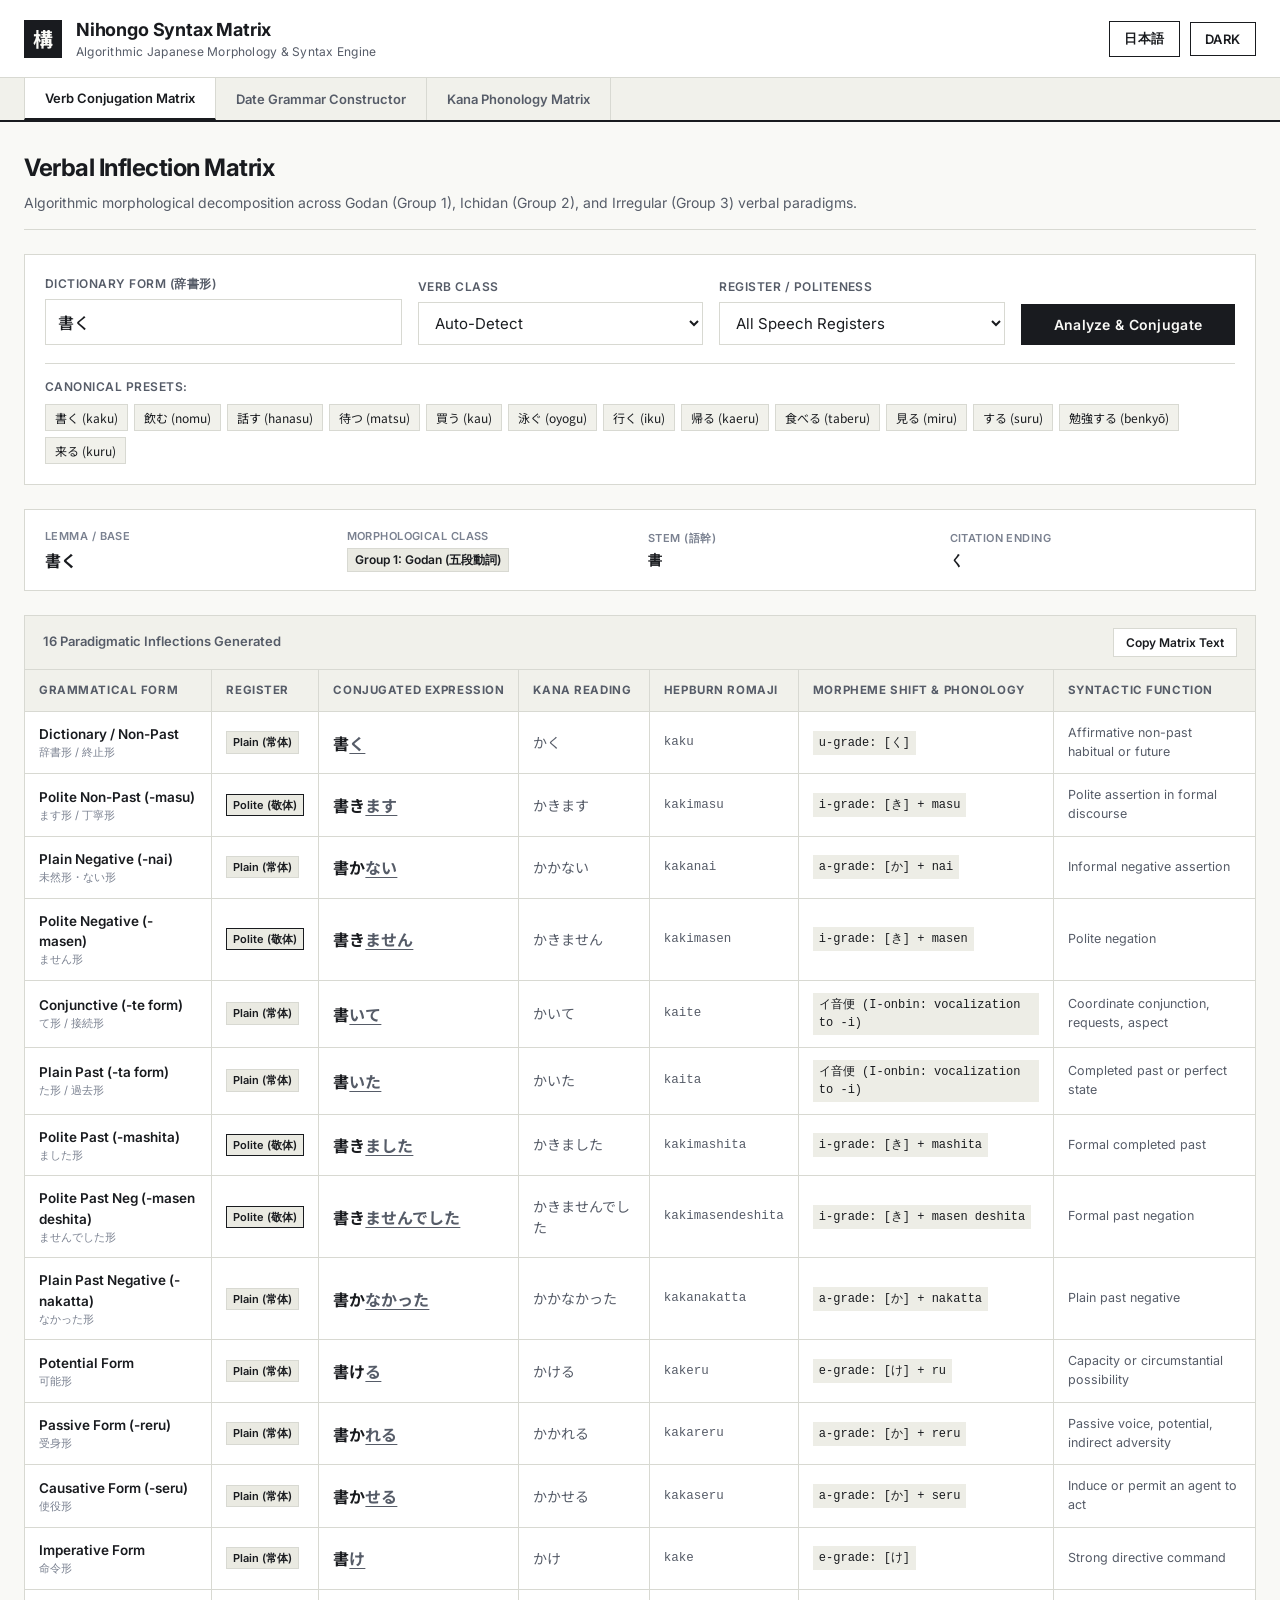
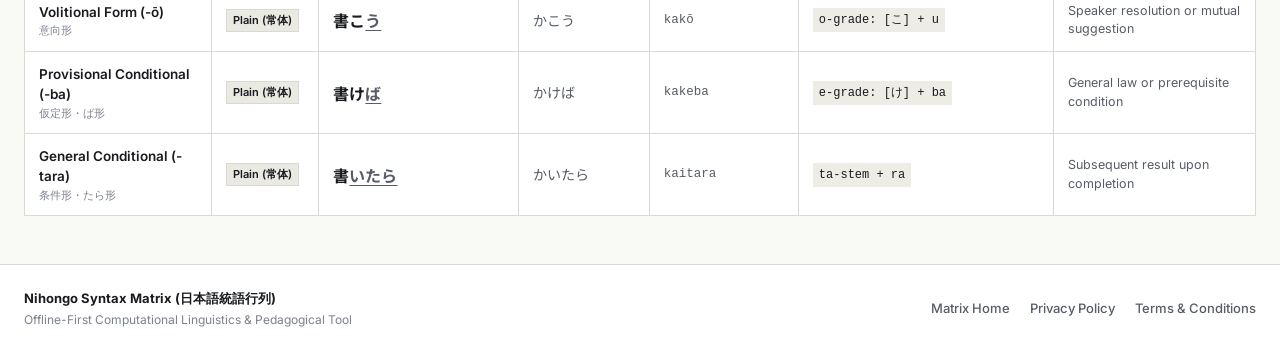
==== commit 3ad2b4d2: "fix(ui): synchronize leap year clamping, historical era rollovers, and semantic tags" ====
--- a/index.html
+++ b/index.html
@@ -36,7 +36,6 @@
   </header>
 
   <main class="app-main">
-    <!-- Verb Conjugation Matrix Section -->
     <section id="section-verb" class="view-panel active" role="tabpanel">
       <div class="panel-header">
         <div class="panel-heading">
@@ -98,12 +97,9 @@
         </div>
       </div>
 
-      <!-- Morphological Metadata Summary Card -->
       <div id="verb-summary" class="summary-card">
-        <!-- Rendered dynamically via JS -->
-      </div>
-
-      <!-- Conjugation Matrix Output Grid -->
+      </div>
+
       <div class="matrix-wrapper">
         <div class="matrix-toolbar">
           <span class="matrix-status" id="matrix-count">16 Paradigmatic Inflections Generated</span>
@@ -123,14 +119,12 @@
               </tr>
             </thead>
             <tbody id="matrix-body">
-              <!-- Dynamically populated rows -->
             </tbody>
           </table>
         </div>
       </div>
     </section>
 
-    <!-- Date Grammar Constructor Section -->
     <section id="section-date" class="view-panel" role="tabpanel">
       <div class="panel-header">
         <div class="panel-heading">
@@ -164,7 +158,6 @@
         </div>
       </div>
 
-      <!-- Date Syntax Overview Cards -->
       <div class="date-display-grid">
         <div class="date-card primary-card">
           <span class="card-caption" data-i18n="caption_standard_date">Standard Written Format (年月日)</span>
@@ -177,19 +170,17 @@
         <div class="date-card breakdown-card">
           <span class="card-caption" data-i18n="caption_phonology_breakdown">Component Phonological Breakdown</span>
           <div class="breakdown-grid" id="date-breakdown-grid">
-            <!-- Dynamically populated components -->
-          </div>
-        </div>
-      </div>
-
-      <!-- Syntactic Rules & Particle Mechanics -->
+          </div>
+        </div>
+      </div>
+
       <div class="rules-container">
         <h3 class="rules-heading" data-i18n="heading_particle_rules">Syntactic Constraints &amp; Particle Mechanics</h3>
         <div class="rules-grid">
           <div class="rule-box">
             <div class="rule-badge" data-i18n="rule_badge_ni">Temporal Marker に (ni)</div>
             <h4 data-i18n="rule_ni_title">Absolute vs Relative Time Rule</h4>
-            <p data-i18n="rule_ni_body">The case particle <strong>に (ni)</strong> marks an absolute, mathematically defined temporal point on the calendar. Conversely, relative temporal nouns (今日, 明日, 来週, 去年) strictly reject に.</p>
+            <p data-i18n="rule_ni_body" data-i18n-html>The case particle <strong>に (ni)</strong> marks an absolute, mathematically defined temporal point on the calendar. Conversely, relative temporal nouns (今日, 明日, 来週, 去年) strictly reject に.</p>
             <div class="rule-examples">
               <div class="example-item correct">
                 <span class="status-marker">✓</span>
@@ -207,7 +198,7 @@
           <div class="rule-box">
             <div class="rule-badge" data-i18n="rule_badge_range">Span Markers から / まで</div>
             <h4 data-i18n="rule_range_title">Temporal Boundaries (Source &amp; Goal)</h4>
-            <p data-i18n="rule_range_body">The postpositional particles <strong>から (kara)</strong> and <strong>まで (made)</strong> define the initial boundary (ablatival) and terminating boundary (terminative) of an interval.</p>
+            <p data-i18n="rule_range_body" data-i18n-html>The postpositional particles <strong>から (kara)</strong> and <strong>まで (made)</strong> define the initial boundary (ablatival) and terminating boundary (terminative) of an interval.</p>
             <div class="rule-examples">
               <div class="example-item correct">
                 <span class="status-marker">✓</span>
@@ -220,7 +211,7 @@
           <div class="rule-box">
             <div class="rule-badge" data-i18n="rule_badge_counter">Calendar Date vs. Duration Counter</div>
             <h4 data-i18n="rule_counter_title">Point vs Interval Counter Morphology</h4>
-            <p data-i18n="rule_counter_body">A calendar date identifies a precise location on the calendar, whereas duration expressions append the counter interval suffix <strong>間 (kan)</strong>.</p>
+            <p data-i18n="rule_counter_body" data-i18n-html>A calendar date identifies a precise location on the calendar, whereas duration expressions append the counter interval suffix <strong>間 (kan)</strong>.</p>
             <div class="rule-examples">
               <div class="example-item neutral">
                 <span class="status-marker">・</span>
@@ -236,7 +227,6 @@
           </div>
         </div>
 
-        <!-- Interactive Sentence Synthesizer -->
         <div class="synthesizer-card">
           <div class="synthesizer-header">
             <h4 data-i18n="synthesizer_title">Contextual Sentence Synthesizer</h4>
@@ -261,7 +251,6 @@
       </div>
     </section>
 
-    <!-- Kana Phonology Matrix Section -->
     <section id="section-kana" class="view-panel" role="tabpanel">
       <div class="panel-header">
         <div class="panel-heading">
@@ -273,13 +262,13 @@
       <div class="kana-layout-grid">
         <div class="kana-explanation-card">
           <h3 data-i18n="kana_explain_title">Structural Connection to Godan Inflection</h3>
-          <p data-i18n="kana_explain_p1">In Japanese grammatical pedagogy, <strong>Godan (五段)</strong> literally translates to <em>"five grades"</em> or <em>"five steps"</em>. A Group 1 verb shifts its base consonant across all five vowel rows of the syllabary:</p>
+          <p data-i18n="kana_explain_p1" data-i18n-html>In Japanese grammatical pedagogy, <strong>Godan (五段)</strong> literally translates to <em>"five grades"</em> or <em>"five steps"</em>. A Group 1 verb shifts its base consonant across all five vowel rows of the syllabary:</p>
           <ul class="dan-list">
-            <li data-i18n="dan_a"><strong>あ段 (a-grade):</strong> Irrealis stem (未然形) used for negative <em>-nai</em>, passive <em>-reru</em>, and causative <em>-seru</em>. (Note: Endings in <em>-u</em> shift to <em>-wa</em>).</li>
-            <li data-i18n="dan_i"><strong>い段 (i-grade):</strong> Continuative stem (連用形) used for polite <em>-masu</em>, compound verbs, and noun conversion.</li>
-            <li data-i18n="dan_u"><strong>う段 (u-grade):</strong> Terminal / Attributive form (終止形 / 連体形), the standard citation or dictionary form.</li>
-            <li data-i18n="dan_e"><strong>え段 (e-grade):</strong> Imperative (命令形) and Hypothetical stem (仮定形) for conditional <em>-ba</em> and potential verbs.</li>
-            <li data-i18n="dan_o"><strong>お段 (o-grade):</strong> Volitional stem (意向形) combined with <em>-u</em> (e.g., 書く → 書こう / kakō).</li>
+            <li data-i18n="dan_a" data-i18n-html><strong>あ段 (a-grade):</strong> Irrealis stem (未然形) used for negative <em>-nai</em>, passive <em>-reru</em>, and causative <em>-seru</em>. (Note: Endings in <em>-u</em> shift to <em>-wa</em>).</li>
+            <li data-i18n="dan_i" data-i18n-html><strong>い段 (i-grade):</strong> Continuative stem (連用形) used for polite <em>-masu</em>, compound verbs, and noun conversion.</li>
+            <li data-i18n="dan_u" data-i18n-html><strong>う段 (u-grade):</strong> Terminal / Attributive form (終止形 / 連体形), the standard citation or dictionary form.</li>
+            <li data-i18n="dan_e" data-i18n-html><strong>え段 (e-grade):</strong> Imperative (命令形) and Hypothetical stem (仮定形) for conditional <em>-ba</em> and potential verbs.</li>
+            <li data-i18n="dan_o" data-i18n-html><strong>お段 (o-grade):</strong> Volitional stem (意向形) combined with <em>-u</em> (e.g., 書く → 書こう / kakō).</li>
           </ul>
         </div>
 
@@ -292,7 +281,6 @@
             <span class="kana-legend" data-i18n="kana_legend">5 Vowel Grades (段) × 10 Consonant Rows (行)</span>
           </div>
           <div class="kana-grid-container" id="kana-grid-container">
-            <!-- Dynamically populated 5x10 Gojuon matrix -->
           </div>
         </div>
       </div>
--- a/style.css
+++ b/style.css
@@ -59,7 +59,6 @@
   -moz-osx-font-smoothing: grayscale;
 }
 
-/* Header & Top Navigation */
 .app-header {
   border-bottom: 2px solid var(--border-strong);
   background-color: var(--surface);
@@ -181,7 +180,6 @@
   border-bottom: 2px solid var(--border-strong);
 }
 
-/* Main Container */
 .app-main {
   flex: 1;
   max-width: 1360px;
@@ -217,7 +215,6 @@
   max-width: 900px;
 }
 
-/* Form Controls & Inputs */
 .control-box {
   background-color: var(--surface);
   border: 1px solid var(--border);
@@ -300,7 +297,6 @@
   background-color: var(--accent-hover);
 }
 
-/* Preset Buttons */
 .preset-row {
   margin-top: 18px;
   padding-top: 14px;
@@ -342,7 +338,6 @@
   border-color: var(--border-strong);
 }
 
-/* Morphological Summary Card */
 .summary-card {
   background-color: var(--surface);
   border: 1px solid var(--border);
@@ -390,7 +385,6 @@
   width: fit-content;
 }
 
-/* Matrix Table */
 .matrix-wrapper {
   background-color: var(--surface);
   border: 1px solid var(--border);
@@ -546,7 +540,6 @@
   max-width: 320px;
 }
 
-/* Date Grammar View */
 .date-controls-grid {
   display: grid;
   grid-template-columns: 2fr 1fr 1.2fr 1.2fr 1fr;
@@ -654,7 +647,6 @@
   font-weight: 700;
 }
 
-/* Syntactic Rules Box */
 .rules-container {
   margin-top: 8px;
 }
@@ -755,7 +747,6 @@
   margin-top: 3px;
 }
 
-/* Synthesizer Card */
 .synthesizer-card {
   background-color: var(--surface);
   border: 1px solid var(--border);
@@ -815,7 +806,6 @@
   font-style: italic;
 }
 
-/* Kana Phonology Section */
 .kana-layout-grid {
   display: grid;
   grid-template-columns: 360px 1fr;
@@ -957,7 +947,6 @@
   display: block;
 }
 
-/* Footer */
 .app-footer {
   border-top: 1px solid var(--border);
   background-color: var(--surface);
@@ -1011,7 +1000,6 @@
   text-decoration: underline;
 }
 
-/* Utility / Policy Pages */
 .policy-container {
   max-width: 860px;
   margin: 0 auto;
@@ -1082,7 +1070,7 @@
   background-color: var(--accent-hover);
 }
 
-/* Responsive Breakpoints */
+/* media queries so mobile doesn't look completely broken */
 @media (max-width: 1024px) {
   .verb-form {
     grid-template-columns: 1fr 1fr;
